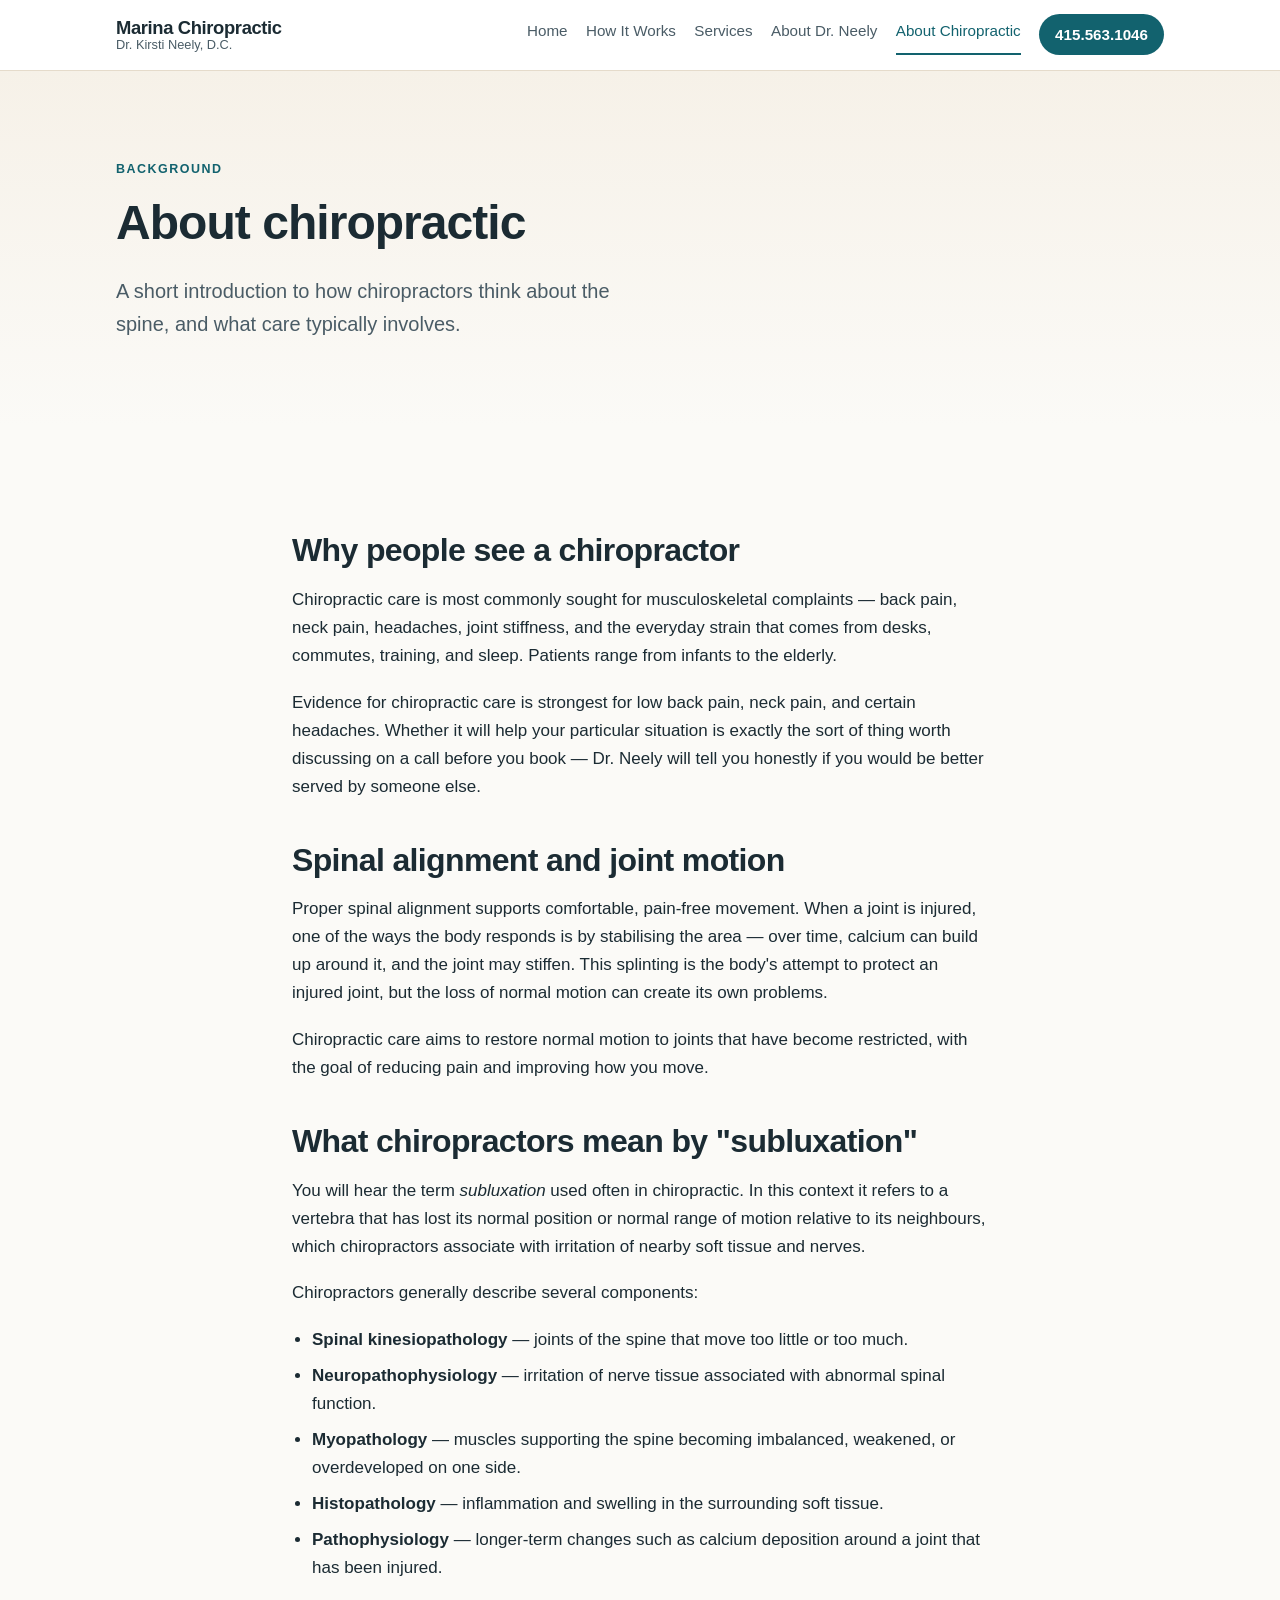
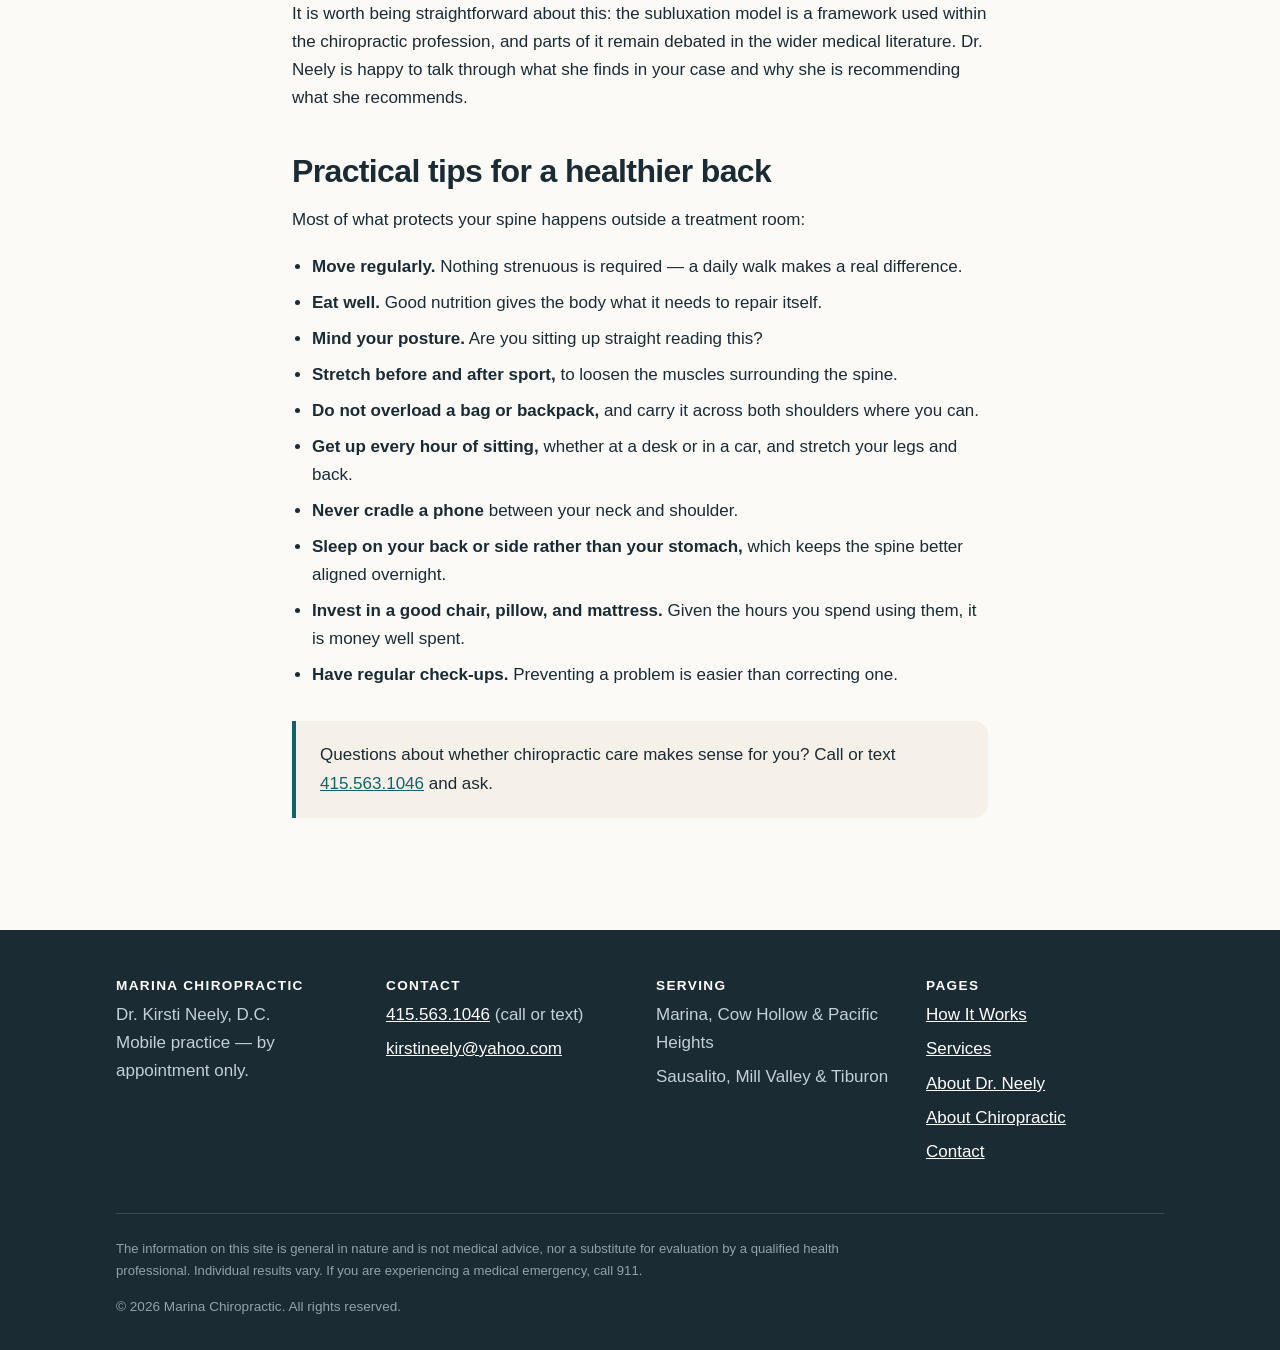
==== about-chiropractic.html @ 9842a245 "Rebuild site around the mobile practice The previous Blogger site described a Chestnut Street clinic" ====
<!DOCTYPE html>
<html lang="en">
<head>
<meta charset="UTF-8">
<meta name="viewport" content="width=device-width, initial-scale=1">
<title>About Chiropractic | Marina Chiropractic</title>
<meta name="description" content="An introduction to chiropractic care: spinal alignment, what chiropractors mean by subluxation, and practical tips for a healthier back.">
<link rel="canonical" href="https://marinachiropractic.com/about-chiropractic.html">
<link rel="stylesheet" href="styles.css">
</head>
<body>
<a class="skip" href="#main">Skip to content</a>

<header class="site-header">
  <div class="wrap header-inner">
    <a class="brand" href="index.html">Marina Chiropractic<span>Dr. Kirsti Neely, D.C.</span></a>
    <nav class="site-nav" aria-label="Main">
      <a href="index.html">Home</a>
      <a href="how-it-works.html">How It Works</a>
      <a href="services.html">Services</a>
      <a href="bio.html">About Dr. Neely</a>
      <a href="about-chiropractic.html" aria-current="page">About Chiropractic</a>
      <a class="header-cta" href="tel:+14155631046">415.563.1046</a>
    </nav>
  </div>
</header>

<main id="main">

<div class="hero">
  <div class="wrap">
    <p class="eyebrow">Background</p>
    <h1>About chiropractic</h1>
    <p class="lead">A short introduction to how chiropractors think about the spine, and what care typically involves.</p>
  </div>
</div>

<section>
  <div class="wrap narrow prose">

    <h2>Why people see a chiropractor</h2>
    <p>Chiropractic care is most commonly sought for musculoskeletal complaints &mdash; back pain, neck pain, headaches, joint stiffness, and the everyday strain that comes from desks, commutes, training, and sleep. Patients range from infants to the elderly.</p>
    <p>Evidence for chiropractic care is strongest for low back pain, neck pain, and certain headaches. Whether it will help your particular situation is exactly the sort of thing worth discussing on a call before you book &mdash; Dr. Neely will tell you honestly if you would be better served by someone else.</p>

    <h2>Spinal alignment and joint motion</h2>
    <p>Proper spinal alignment supports comfortable, pain-free movement. When a joint is injured, one of the ways the body responds is by stabilising the area &mdash; over time, calcium can build up around it, and the joint may stiffen. This splinting is the body's attempt to protect an injured joint, but the loss of normal motion can create its own problems.</p>
    <p>Chiropractic care aims to restore normal motion to joints that have become restricted, with the goal of reducing pain and improving how you move.</p>

    <h2>What chiropractors mean by "subluxation"</h2>
    <p>You will hear the term <em>subluxation</em> used often in chiropractic. In this context it refers to a vertebra that has lost its normal position or normal range of motion relative to its neighbours, which chiropractors associate with irritation of nearby soft tissue and nerves.</p>
    <p>Chiropractors generally describe several components:</p>
    <ul>
      <li><strong>Spinal kinesiopathology</strong> &mdash; joints of the spine that move too little or too much.</li>
      <li><strong>Neuropathophysiology</strong> &mdash; irritation of nerve tissue associated with abnormal spinal function.</li>
      <li><strong>Myopathology</strong> &mdash; muscles supporting the spine becoming imbalanced, weakened, or overdeveloped on one side.</li>
      <li><strong>Histopathology</strong> &mdash; inflammation and swelling in the surrounding soft tissue.</li>
      <li><strong>Pathophysiology</strong> &mdash; longer-term changes such as calcium deposition around a joint that has been injured.</li>
    </ul>
    <p>It is worth being straightforward about this: the subluxation model is a framework used within the chiropractic profession, and parts of it remain debated in the wider medical literature. Dr. Neely is happy to talk through what she finds in your case and why she is recommending what she recommends.</p>

    <!-- REMOVED PENDING DR. NEELY'S DECISION: the "Know your spine" table from the
         old Blogger site, which mapped individual vertebrae to specific organs
         (C1 to lungs/heart/spleen/kidney, T5 to stomach, T11 to kidney, etc.).

         That vertebra-to-organ mapping is not supported by current evidence, and
         publishing it as fact is the kind of unsubstantiated health claim that
         draws attention under FTC advertising rules and California Board of
         Chiropractic Examiners advertising regulations.

         It has been omitted rather than deleted - the original content is preserved
         in the archived Blogger site and can be restored here if she wants it.
         Flagged in README.md for her decision. -->

    <h2>Practical tips for a healthier back</h2>
    <p>Most of what protects your spine happens outside a treatment room:</p>
    <ul>
      <li><strong>Move regularly.</strong> Nothing strenuous is required &mdash; a daily walk makes a real difference.</li>
      <li><strong>Eat well.</strong> Good nutrition gives the body what it needs to repair itself.</li>
      <li><strong>Mind your posture.</strong> Are you sitting up straight reading this?</li>
      <li><strong>Stretch before and after sport,</strong> to loosen the muscles surrounding the spine.</li>
      <li><strong>Do not overload a bag or backpack,</strong> and carry it across both shoulders where you can.</li>
      <li><strong>Get up every hour of sitting,</strong> whether at a desk or in a car, and stretch your legs and back.</li>
      <li><strong>Never cradle a phone</strong> between your neck and shoulder.</li>
      <li><strong>Sleep on your back or side rather than your stomach,</strong> which keeps the spine better aligned overnight.</li>
      <li><strong>Invest in a good chair, pillow, and mattress.</strong> Given the hours you spend using them, it is money well spent.</li>
      <li><strong>Have regular check-ups.</strong> Preventing a problem is easier than correcting one.</li>
    </ul>

    <div class="callout">
      <p>Questions about whether chiropractic care makes sense for you? Call or text <a href="tel:+14155631046">415.563.1046</a> and ask.</p>
    </div>

  </div>
</section>

</main>

<footer class="site-footer">
  <div class="wrap">
    <div class="footer-grid">
      <div>
        <h3>Marina Chiropractic</h3>
        <p style="margin:0">Dr. Kirsti Neely, D.C.<br>Mobile practice &mdash; by appointment only.</p>
      </div>
      <div>
        <h3>Contact</h3>
        <ul>
          <li><a href="tel:+14155631046">415.563.1046</a> (call or text)</li>
          <li><a href="mailto:kirstineely@yahoo.com">kirstineely@yahoo.com</a></li>
        </ul>
      </div>
      <div>
        <h3>Serving</h3>
        <ul>
          <li>Marina, Cow Hollow &amp; Pacific Heights</li>
          <li>Sausalito, Mill Valley &amp; Tiburon</li>
        </ul>
      </div>
      <div>
        <h3>Pages</h3>
        <ul>
          <li><a href="how-it-works.html">How It Works</a></li>
          <li><a href="services.html">Services</a></li>
          <li><a href="bio.html">About Dr. Neely</a></li>
          <li><a href="about-chiropractic.html">About Chiropractic</a></li>
          <li><a href="contact.html">Contact</a></li>
        </ul>
      </div>
    </div>
    <div class="footer-bottom">
      <p class="disclaimer">The information on this site is general in nature and is not medical advice, nor a substitute for evaluation by a qualified health professional. Individual results vary. If you are experiencing a medical emergency, call 911.</p>
      <p style="margin:0">&copy; 2026 Marina Chiropractic. All rights reserved.</p>
    </div>
  </div>
</footer>

</body>
</html>
---- styles.css ----
:root {
  --ink: #1b2b33;
  --ink-soft: #4a5c66;
  --teal: #12626e;
  --teal-dark: #0d4b55;
  --sand: #f6f1e8;
  --sand-line: #e5dbcb;
  --paper: #ffffff;
  --shell: #fbfaf7;
  --max: 68rem;
  --radius: 14px;
}

*,
*::before,
*::after {
  box-sizing: border-box;
}

html {
  scroll-behavior: smooth;
}

body {
  margin: 0;
  background: var(--shell);
  color: var(--ink);
  font-family: -apple-system, BlinkMacSystemFont, "Segoe UI", Roboto, Helvetica,
    Arial, sans-serif;
  font-size: 1.0625rem;
  line-height: 1.65;
  -webkit-font-smoothing: antialiased;
}

h1,
h2,
h3 {
  line-height: 1.2;
  letter-spacing: -0.02em;
  margin: 0 0 0.5em;
}

h1 {
  font-size: clamp(2rem, 5vw, 3rem);
}

h2 {
  font-size: clamp(1.5rem, 3.5vw, 2rem);
}

h3 {
  font-size: 1.2rem;
}

p {
  margin: 0 0 1.1em;
}

a {
  color: var(--teal);
}

.wrap {
  max-width: var(--max);
  margin: 0 auto;
  padding: 0 1.25rem;
}

.narrow {
  max-width: 46rem;
}

/* Skip link for keyboard and screen reader users */
.skip {
  position: absolute;
  left: -9999px;
  background: var(--teal);
  color: #fff;
  padding: 0.75rem 1rem;
  z-index: 100;
}

.skip:focus {
  left: 1rem;
  top: 1rem;
}

/* ---------- Header ---------- */

.site-header {
  background: var(--paper);
  border-bottom: 1px solid var(--sand-line);
  position: sticky;
  top: 0;
  z-index: 50;
}

.header-inner {
  display: flex;
  flex-wrap: wrap;
  align-items: center;
  gap: 0.75rem 1.5rem;
  padding-top: 0.9rem;
  padding-bottom: 0.9rem;
}

.brand {
  font-weight: 700;
  font-size: 1.15rem;
  color: var(--ink);
  text-decoration: none;
  letter-spacing: -0.02em;
  line-height: 1.15;
}

.brand span {
  display: block;
  font-weight: 400;
  font-size: 0.8rem;
  color: var(--ink-soft);
  letter-spacing: 0;
}

.site-nav {
  display: flex;
  flex-wrap: wrap;
  gap: 0.25rem 1.15rem;
  margin-left: auto;
}

.site-nav a {
  color: var(--ink-soft);
  text-decoration: none;
  font-size: 0.95rem;
  padding: 0.2rem 0;
  border-bottom: 2px solid transparent;
}

.site-nav a:hover,
.site-nav a[aria-current="page"] {
  color: var(--teal);
  border-bottom-color: var(--teal);
}

.header-cta {
  background: var(--teal);
  color: #fff !important;
  padding: 0.5rem 1rem !important;
  border-radius: 999px;
  font-weight: 600;
  border-bottom: none !important;
}

.header-cta:hover {
  background: var(--teal-dark);
}

/* ---------- Hero ---------- */

.hero {
  background: linear-gradient(180deg, var(--sand) 0%, var(--shell) 100%);
  padding: clamp(3rem, 8vw, 5.5rem) 0 clamp(2.5rem, 6vw, 4rem);
}

.hero .eyebrow {
  text-transform: uppercase;
  letter-spacing: 0.12em;
  font-size: 0.78rem;
  font-weight: 700;
  color: var(--teal);
  margin-bottom: 0.9rem;
}

.hero p.lead {
  font-size: clamp(1.05rem, 2.2vw, 1.25rem);
  color: var(--ink-soft);
  max-width: 34rem;
}

/* ---------- Buttons ---------- */

.btn-row {
  display: flex;
  flex-wrap: wrap;
  gap: 0.75rem;
  margin-top: 1.5rem;
}

.btn {
  display: inline-block;
  padding: 0.8rem 1.5rem;
  border-radius: 999px;
  text-decoration: none;
  font-weight: 600;
  border: 2px solid var(--teal);
}

.btn-primary {
  background: var(--teal);
  color: #fff;
}

.btn-primary:hover {
  background: var(--teal-dark);
  border-color: var(--teal-dark);
}

.btn-secondary {
  background: transparent;
  color: var(--teal);
}

.btn-secondary:hover {
  background: var(--sand);
}

/* ---------- Sections ---------- */

section {
  padding: clamp(2.5rem, 6vw, 4rem) 0;
}

section.alt {
  background: var(--paper);
  border-top: 1px solid var(--sand-line);
  border-bottom: 1px solid var(--sand-line);
}

.section-intro {
  max-width: 42rem;
  color: var(--ink-soft);
}

/* ---------- Cards ---------- */

.grid {
  display: grid;
  gap: 1.25rem;
  grid-template-columns: repeat(auto-fit, minmax(15rem, 1fr));
  margin-top: 2rem;
}

.card {
  background: var(--paper);
  border: 1px solid var(--sand-line);
  border-radius: var(--radius);
  padding: 1.5rem;
}

section.alt .card {
  background: var(--shell);
}

.card h3 {
  margin-bottom: 0.35rem;
}

.card p:last-child {
  margin-bottom: 0;
}

/* ---------- Numbered steps ---------- */

.steps {
  counter-reset: step;
  list-style: none;
  padding: 0;
  margin: 2rem 0 0;
  display: grid;
  gap: 1.25rem;
}

.steps li {
  counter-increment: step;
  position: relative;
  padding-left: 3.25rem;
}

.steps li::before {
  content: counter(step);
  position: absolute;
  left: 0;
  top: 0;
  width: 2.25rem;
  height: 2.25rem;
  border-radius: 50%;
  background: var(--teal);
  color: #fff;
  font-weight: 700;
  display: grid;
  place-items: center;
}

.steps h3 {
  margin-bottom: 0.2rem;
}

.steps p {
  margin-bottom: 0;
  color: var(--ink-soft);
}

/* ---------- Conditions list ---------- */

.pill-list {
  list-style: none;
  padding: 0;
  margin: 1.5rem 0 0;
  display: flex;
  flex-wrap: wrap;
  gap: 0.5rem;
}

.pill-list li {
  background: var(--paper);
  border: 1px solid var(--sand-line);
  border-radius: 999px;
  padding: 0.4rem 0.95rem;
  font-size: 0.92rem;
}

section.alt .pill-list li {
  background: var(--shell);
}

/* ---------- Service area ---------- */

.area-list {
  list-style: none;
  padding: 0;
  margin: 1.25rem 0 0;
  display: grid;
  gap: 0.5rem;
  grid-template-columns: repeat(auto-fit, minmax(11rem, 1fr));
}

.area-list li {
  padding-left: 1.5rem;
  position: relative;
  color: var(--ink-soft);
}

.area-list li::before {
  content: "";
  position: absolute;
  left: 0;
  top: 0.62em;
  width: 0.5rem;
  height: 0.5rem;
  border-radius: 50%;
  background: var(--teal);
}

/* ---------- Contact block ---------- */

.contact-block {
  background: var(--paper);
  border: 1px solid var(--sand-line);
  border-radius: var(--radius);
  padding: 1.75rem;
  margin-top: 1.5rem;
}

.contact-block dl {
  margin: 0;
  display: grid;
  gap: 1rem;
}

.contact-block dt {
  font-weight: 700;
  font-size: 0.82rem;
  text-transform: uppercase;
  letter-spacing: 0.08em;
  color: var(--ink-soft);
}

.contact-block dd {
  margin: 0.15rem 0 0;
  font-size: 1.1rem;
}

/* ---------- Images ---------- */

figure {
  margin: 2rem 0 0;
}

figure img {
  width: 100%;
  height: auto;
  border-radius: var(--radius);
  display: block;
  border: 1px solid var(--sand-line);
}

figcaption {
  font-size: 0.9rem;
  color: var(--ink-soft);
  margin-top: 0.6rem;
}

.placeholder {
  background: var(--sand);
  border: 2px dashed var(--sand-line);
  border-radius: var(--radius);
  padding: 3rem 1.5rem;
  text-align: center;
  color: var(--ink-soft);
  font-size: 0.95rem;
}

/* ---------- Callout ---------- */

.callout {
  background: var(--sand);
  border-left: 4px solid var(--teal);
  border-radius: 0 var(--radius) var(--radius) 0;
  padding: 1.25rem 1.5rem;
  margin: 2rem 0 0;
}

.callout p:last-child {
  margin-bottom: 0;
}

/* ---------- Prose ---------- */

.prose h2 {
  margin-top: 2.5rem;
}

.prose h3 {
  margin-top: 1.75rem;
}

.prose ul {
  padding-left: 1.25rem;
}

.prose li {
  margin-bottom: 0.5rem;
}

/* ---------- Footer ---------- */

.site-footer {
  background: var(--ink);
  color: #c3d0d6;
  padding: 3rem 0 2rem;
  margin-top: 3rem;
}

.site-footer a {
  color: #fff;
}

.footer-grid {
  display: grid;
  gap: 2rem;
  grid-template-columns: repeat(auto-fit, minmax(14rem, 1fr));
}

.site-footer h3 {
  color: #fff;
  font-size: 0.85rem;
  text-transform: uppercase;
  letter-spacing: 0.1em;
}

.site-footer ul {
  list-style: none;
  padding: 0;
  margin: 0;
}

.site-footer li {
  margin-bottom: 0.4rem;
}

.footer-bottom {
  border-top: 1px solid rgba(255, 255, 255, 0.15);
  margin-top: 2.5rem;
  padding-top: 1.5rem;
  font-size: 0.85rem;
  color: #8fa3ab;
}

.disclaimer {
  font-size: 0.82rem;
  color: #8fa3ab;
  max-width: 46rem;
}
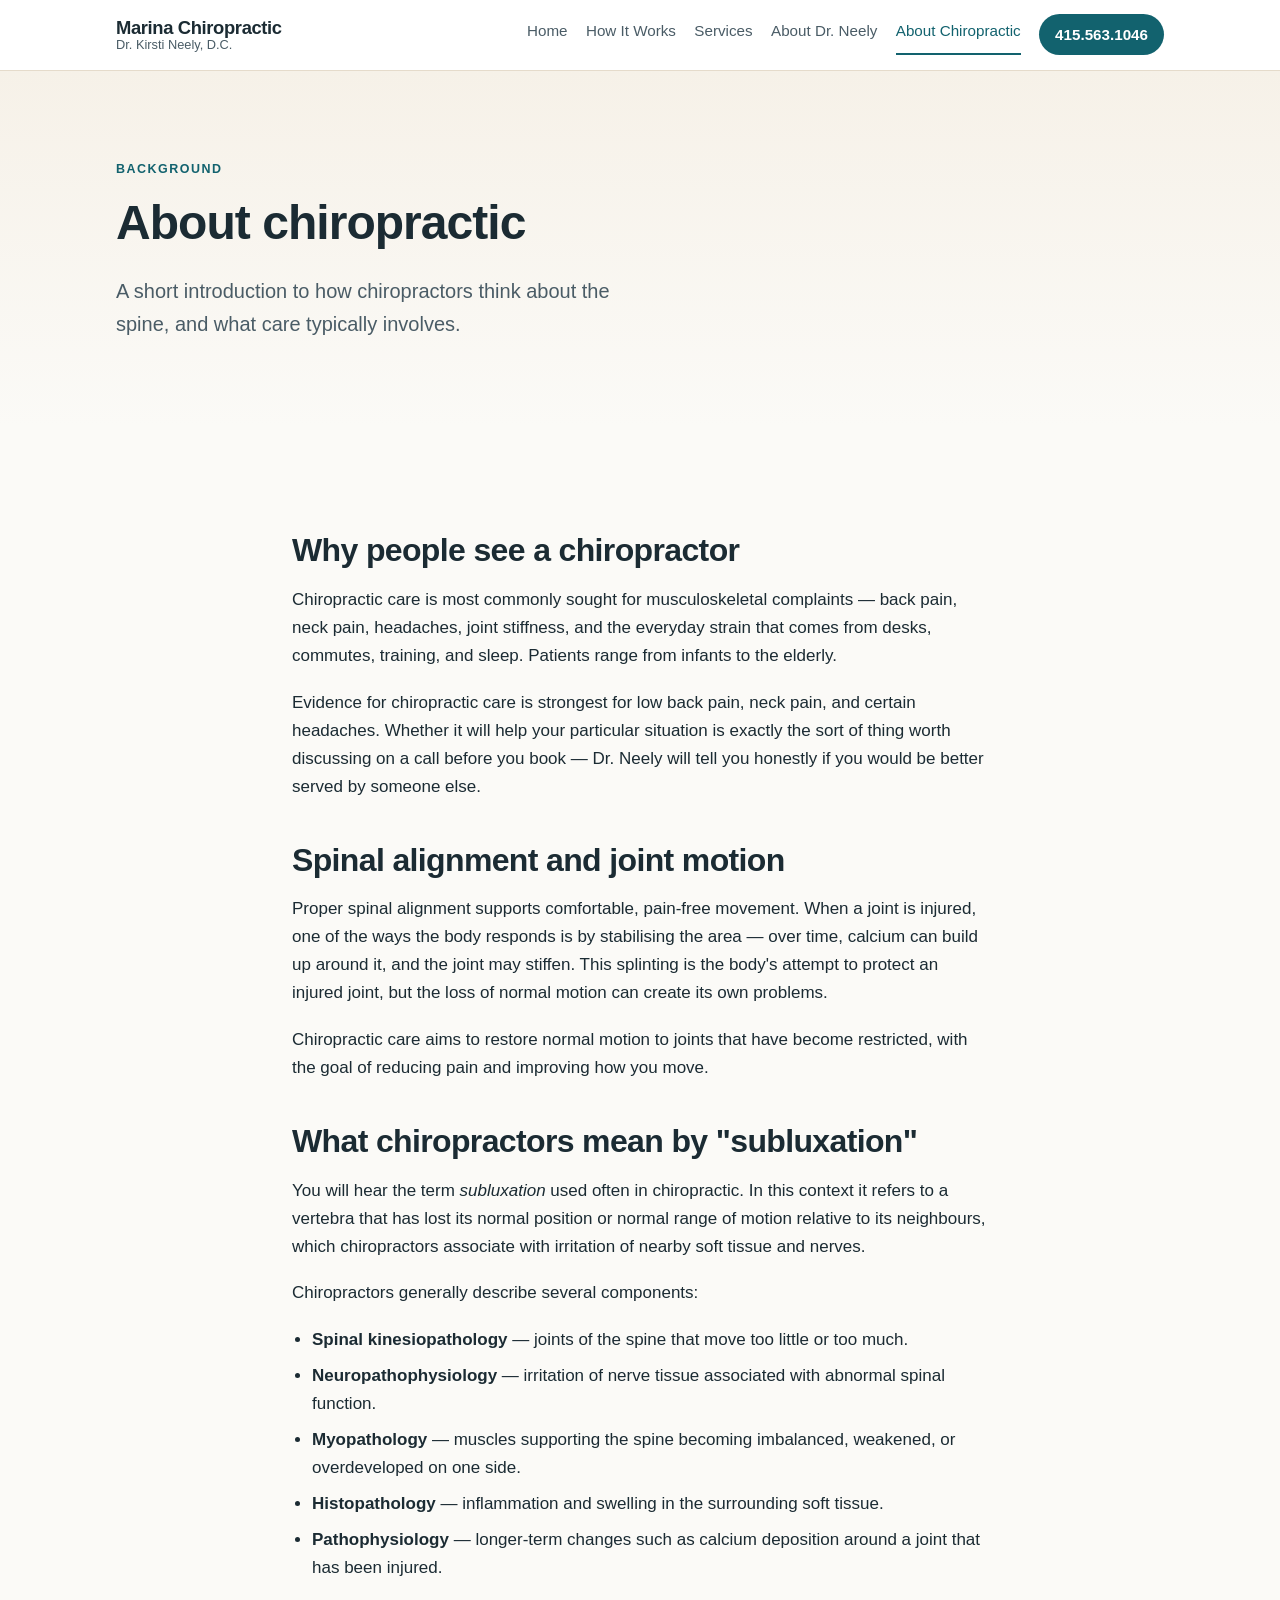
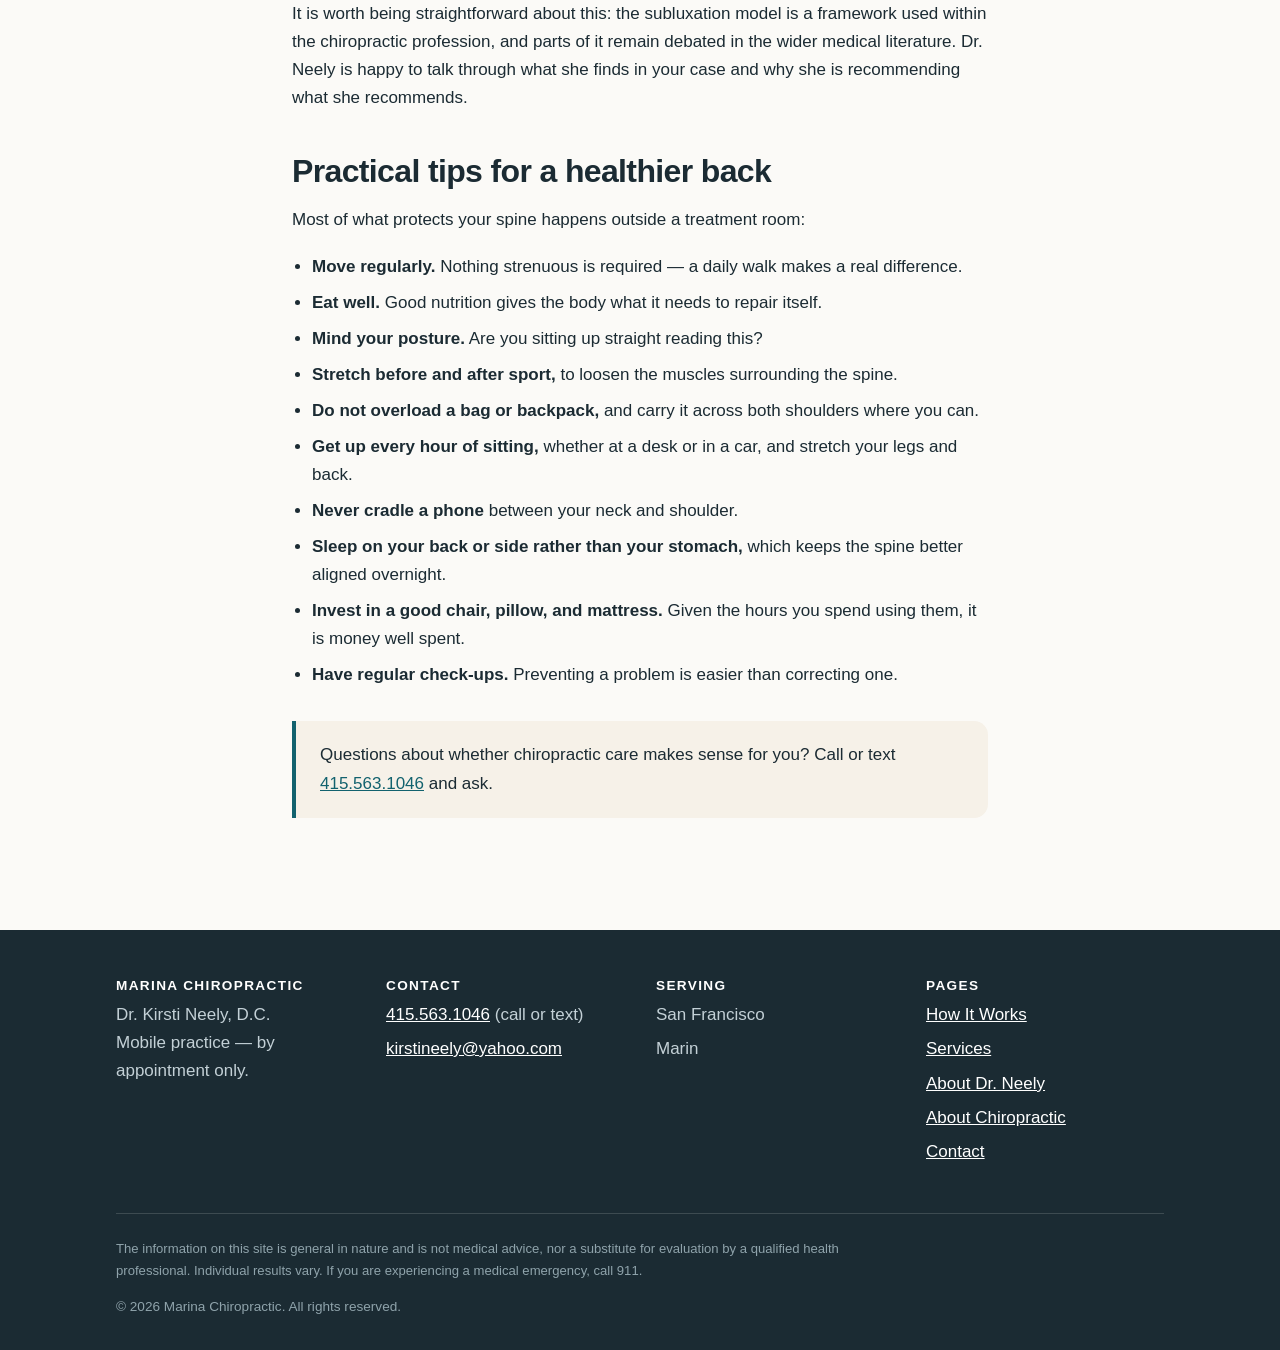
==== commit 41d9aa35: "Broaden service area to San Francisco and Marin; clarify Marina District references Replaces the six" ====
--- a/about-chiropractic.html
+++ b/about-chiropractic.html
@@ -112,8 +112,8 @@
       <div>
         <h3>Serving</h3>
         <ul>
-          <li>Marina, Cow Hollow &amp; Pacific Heights</li>
-          <li>Sausalito, Mill Valley &amp; Tiburon</li>
+          <li>San Francisco</li>
+          <li>Marin</li>
         </ul>
       </div>
       <div>
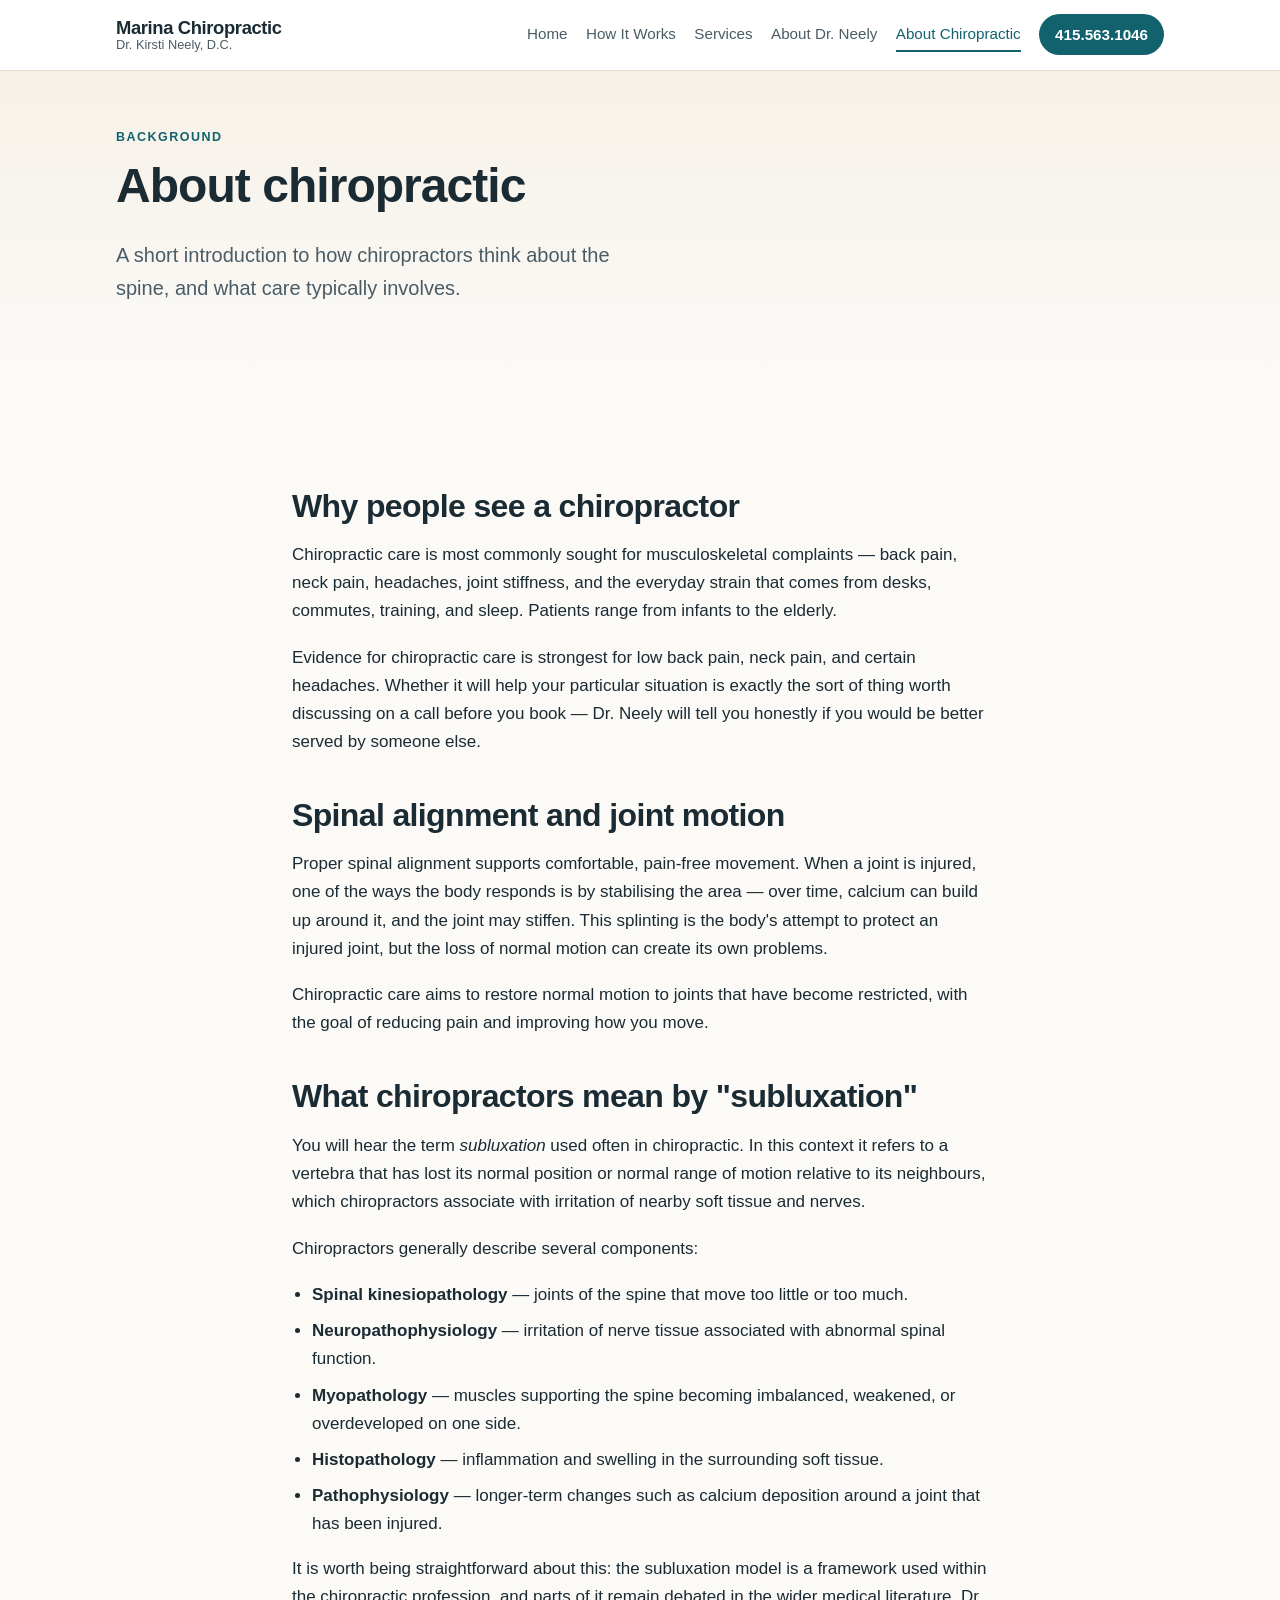
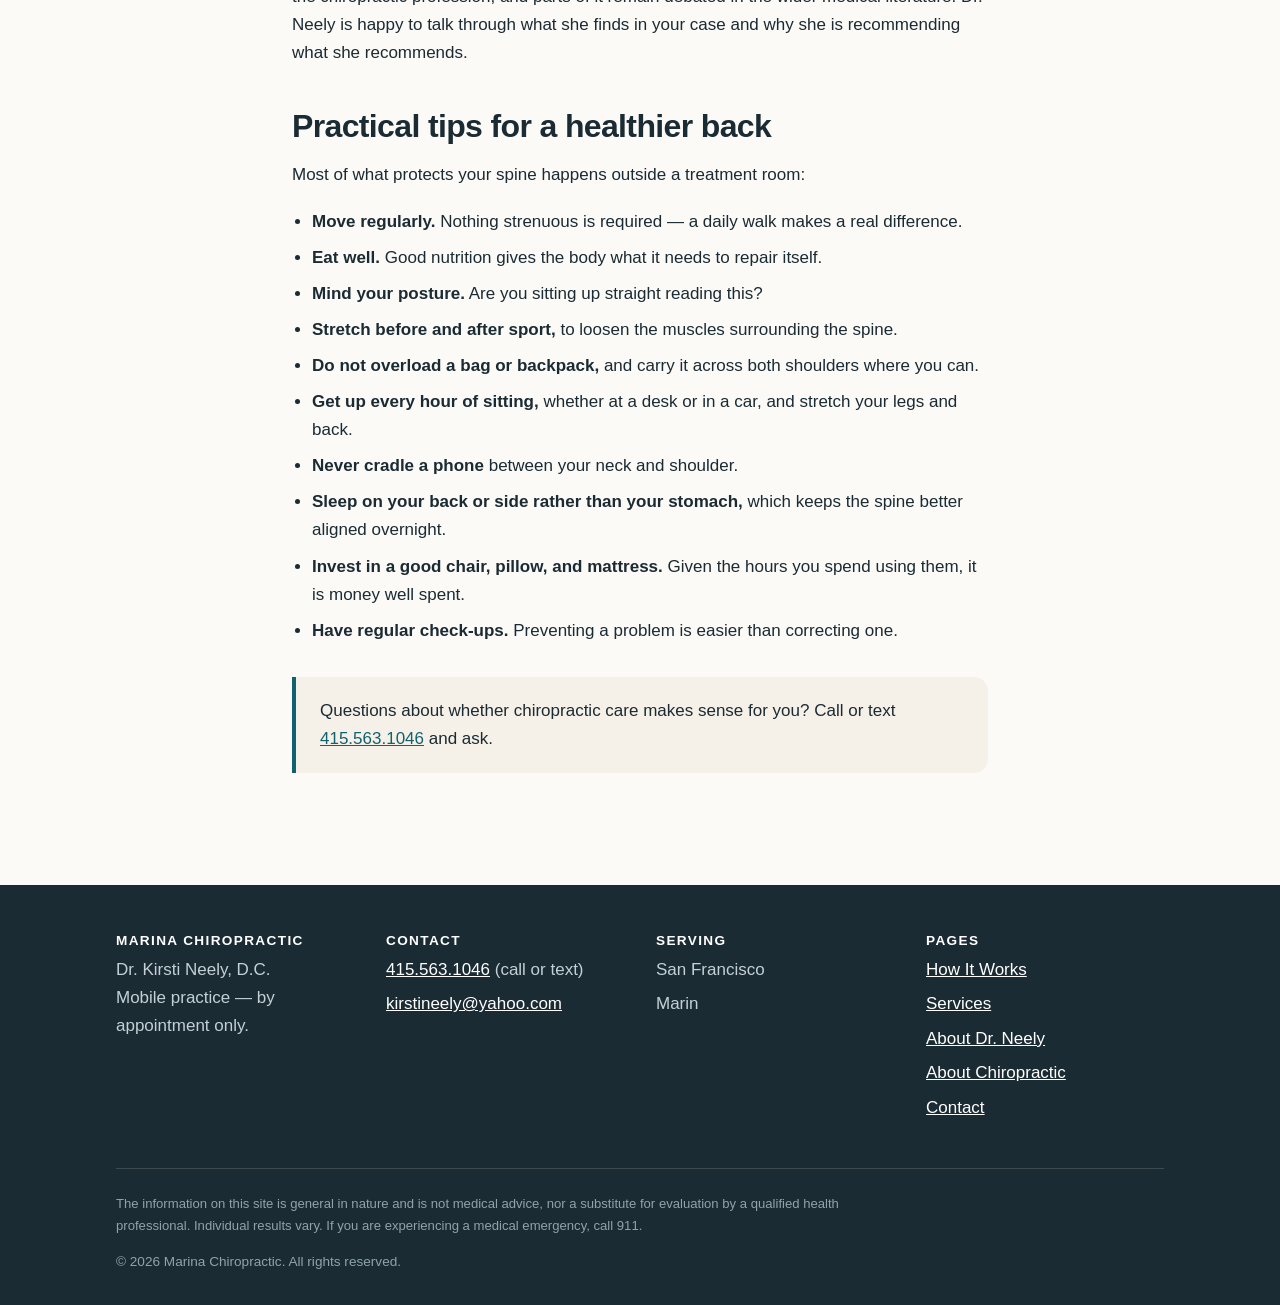
==== commit af99cf8d: "Restructure homepage around the photo, add testimonials and sticky call bar On a phone the header at" ====
--- a/about-chiropractic.html
+++ b/about-chiropractic.html
@@ -134,5 +134,10 @@
   </div>
 </footer>
 
+<div class="call-bar">
+  <a href="tel:+14155631046">Call</a>
+  <a class="secondary" href="sms:+14155631046">Text</a>
+</div>
+
 </body>
 </html>
--- a/styles.css
+++ b/styles.css
@@ -126,6 +126,20 @@
   flex-wrap: wrap;
   gap: 0.25rem 1.15rem;
   margin-left: auto;
+  align-items: center;
+}
+
+/* On phones the full nav wrapped to two lines and cost ~80px of the first
+   screen. Show only the call button there; the footer carries every link. */
+@media (max-width: 51.99rem) {
+  .site-nav a:not(.header-cta) {
+    display: none;
+  }
+
+  .header-inner {
+    padding-top: 0.7rem;
+    padding-bottom: 0.7rem;
+  }
 }
 
 .site-nav a {
@@ -159,7 +173,7 @@
 
 .hero {
   background: linear-gradient(180deg, var(--sand) 0%, var(--shell) 100%);
-  padding: clamp(3rem, 8vw, 5.5rem) 0 clamp(2.5rem, 6vw, 4rem);
+  padding: clamp(1.75rem, 5vw, 3.5rem) 0 clamp(2rem, 5vw, 3.5rem);
 }
 
 .hero .eyebrow {
@@ -168,13 +182,67 @@
   font-size: 0.78rem;
   font-weight: 700;
   color: var(--teal);
-  margin-bottom: 0.9rem;
+  margin-bottom: 0.6rem;
 }
 
 .hero p.lead {
   font-size: clamp(1.05rem, 2.2vw, 1.25rem);
   color: var(--ink-soft);
   max-width: 34rem;
+}
+
+/* Photo-led hero. On phones the image comes first: the van in a parking
+   lot explains the practice faster than any sentence can. */
+.hero-grid {
+  display: grid;
+  gap: clamp(1.25rem, 4vw, 2.5rem);
+  align-items: center;
+}
+
+@media (min-width: 52rem) {
+  .hero-grid {
+    grid-template-columns: 1fr 1fr;
+  }
+}
+
+.hero-media {
+  margin: 0;
+  order: -1;
+}
+
+@media (min-width: 52rem) {
+  .hero-media {
+    order: 0;
+  }
+}
+
+.hero-media img {
+  width: 100%;
+  height: auto;
+  display: block;
+  border-radius: var(--radius);
+  box-shadow: 0 12px 32px rgba(27, 43, 51, 0.16);
+}
+
+/* ---------- Chips ---------- */
+
+.chips {
+  list-style: none;
+  padding: 0;
+  margin: 1.25rem 0 0;
+  display: flex;
+  flex-wrap: wrap;
+  gap: 0.5rem;
+}
+
+.chips li {
+  background: var(--paper);
+  border: 1px solid var(--sand-line);
+  border-radius: 999px;
+  padding: 0.35rem 0.9rem;
+  font-size: 0.9rem;
+  font-weight: 600;
+  color: var(--ink-soft);
 }
 
 /* ---------- Buttons ---------- */
@@ -410,6 +478,29 @@
   font-size: 0.95rem;
 }
 
+/* Source headshot is only 349px wide, so cap the display size
+   to keep it sharp on high-density screens. */
+.portrait {
+  max-width: 15rem;
+  margin: 0 0 1.75rem;
+  float: right;
+  margin-left: 1.75rem;
+}
+
+.portrait img {
+  border-radius: 50%;
+  aspect-ratio: 1;
+  object-fit: cover;
+}
+
+@media (max-width: 44rem) {
+  .portrait {
+    float: none;
+    margin-left: auto;
+    margin-right: auto;
+  }
+}
+
 /* ---------- Callout ---------- */
 
 .callout {
@@ -442,6 +533,90 @@
   margin-bottom: 0.5rem;
 }
 
+/* ---------- Testimonials ---------- */
+
+.quotes {
+  display: grid;
+  gap: 1.25rem;
+  grid-template-columns: repeat(auto-fit, minmax(16rem, 1fr));
+  margin-top: 2rem;
+}
+
+.quotes blockquote {
+  background: var(--paper);
+  border: 1px solid var(--sand-line);
+  border-radius: var(--radius);
+  padding: 1.5rem;
+  margin: 0;
+  display: flex;
+  flex-direction: column;
+}
+
+section.alt .quotes blockquote {
+  background: var(--shell);
+}
+
+.quotes p {
+  font-size: 1.02rem;
+  margin-bottom: 1rem;
+}
+
+.quotes footer {
+  margin-top: auto;
+  font-size: 0.88rem;
+  color: var(--ink-soft);
+  font-weight: 600;
+}
+
+.stars {
+  color: #d99a2b;
+  letter-spacing: 0.1em;
+  font-size: 0.9rem;
+  margin-bottom: 0.6rem;
+}
+
+/* ---------- Sticky mobile call bar ---------- */
+
+/* The entire booking funnel is one phone number, so keep it permanently
+   reachable on phones. Hidden on larger screens where the header CTA is
+   always visible. */
+.call-bar {
+  position: fixed;
+  bottom: 0;
+  left: 0;
+  right: 0;
+  z-index: 60;
+  display: none;
+  gap: 1px;
+  background: var(--sand-line);
+  box-shadow: 0 -4px 16px rgba(27, 43, 51, 0.12);
+}
+
+.call-bar a {
+  flex: 1;
+  text-align: center;
+  padding: 0.9rem 0.5rem;
+  background: var(--teal);
+  color: #fff;
+  text-decoration: none;
+  font-weight: 700;
+  font-size: 1rem;
+}
+
+.call-bar a.secondary {
+  background: var(--ink);
+}
+
+@media (max-width: 51.99rem) {
+  .call-bar {
+    display: flex;
+  }
+
+  body {
+    padding-bottom: 3.5rem;
+  }
+}
+
 /* ---------- Footer ---------- */
 
 .site-footer {
